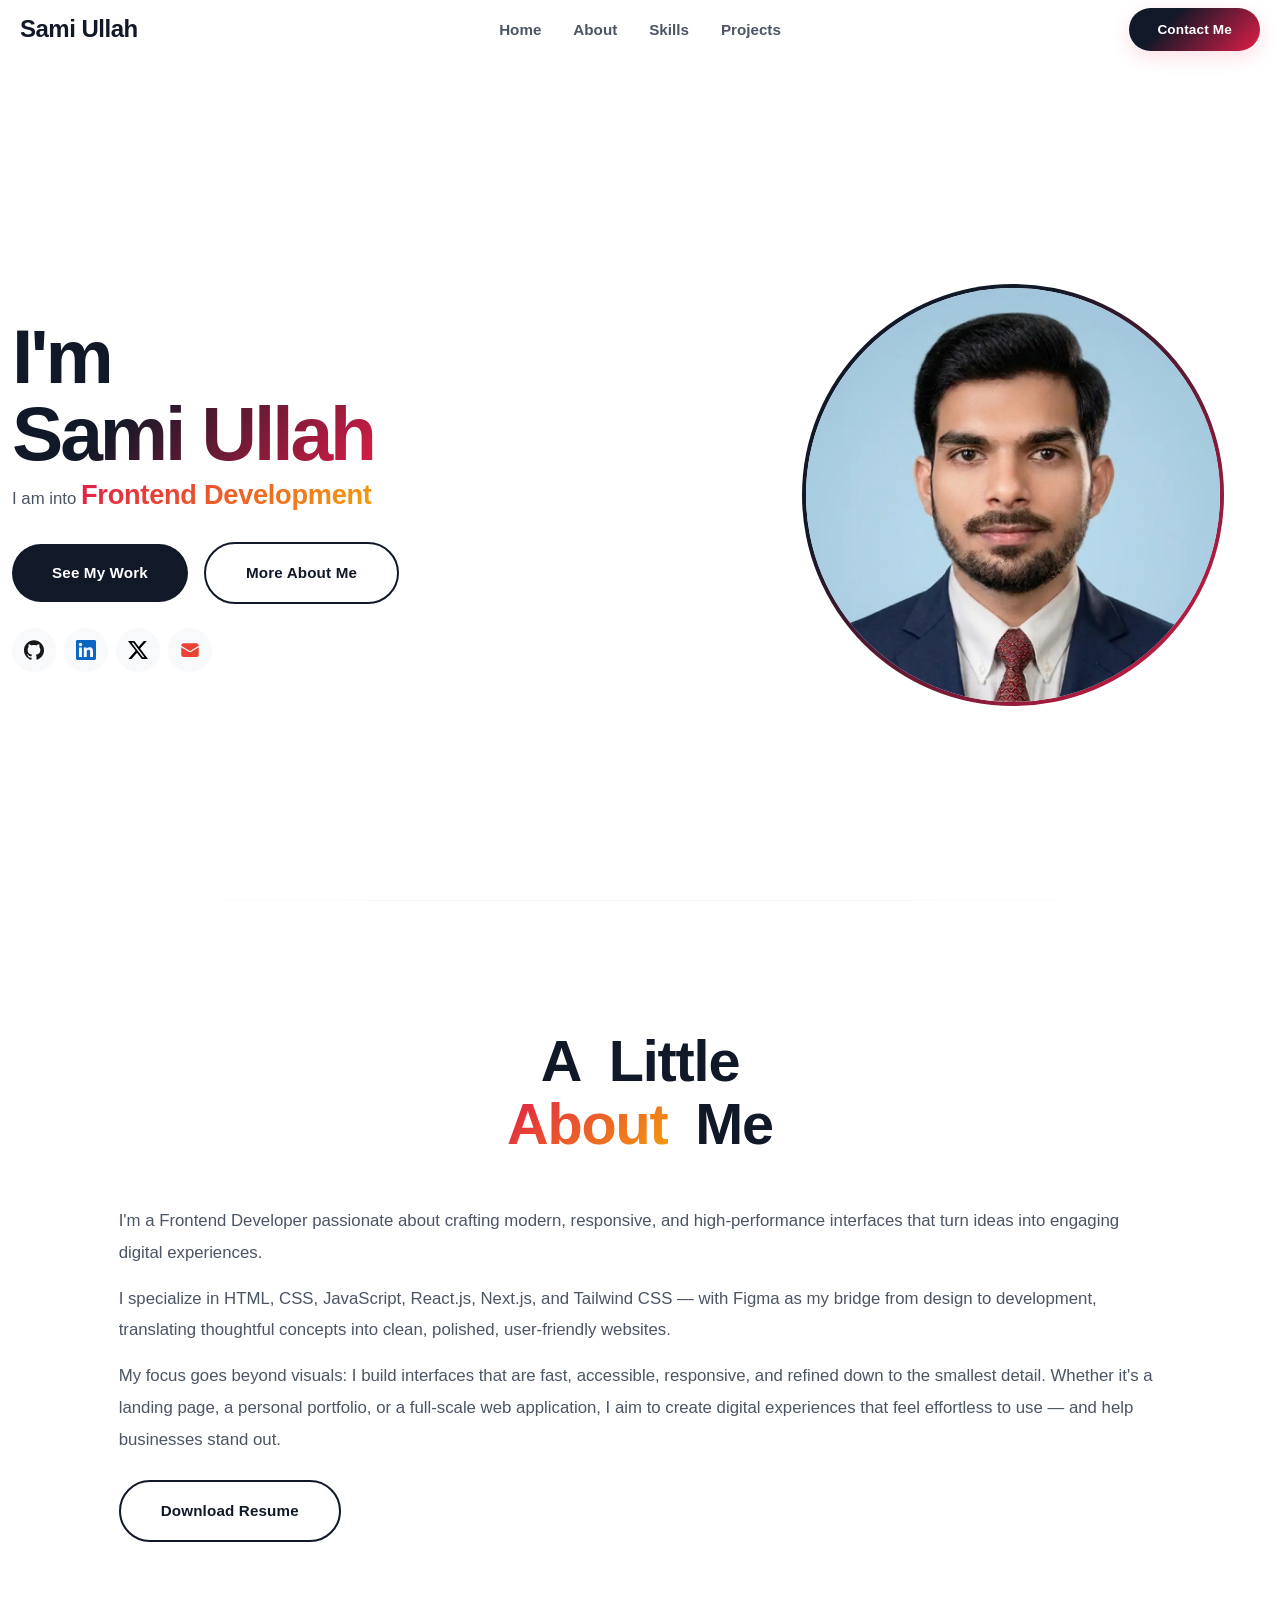
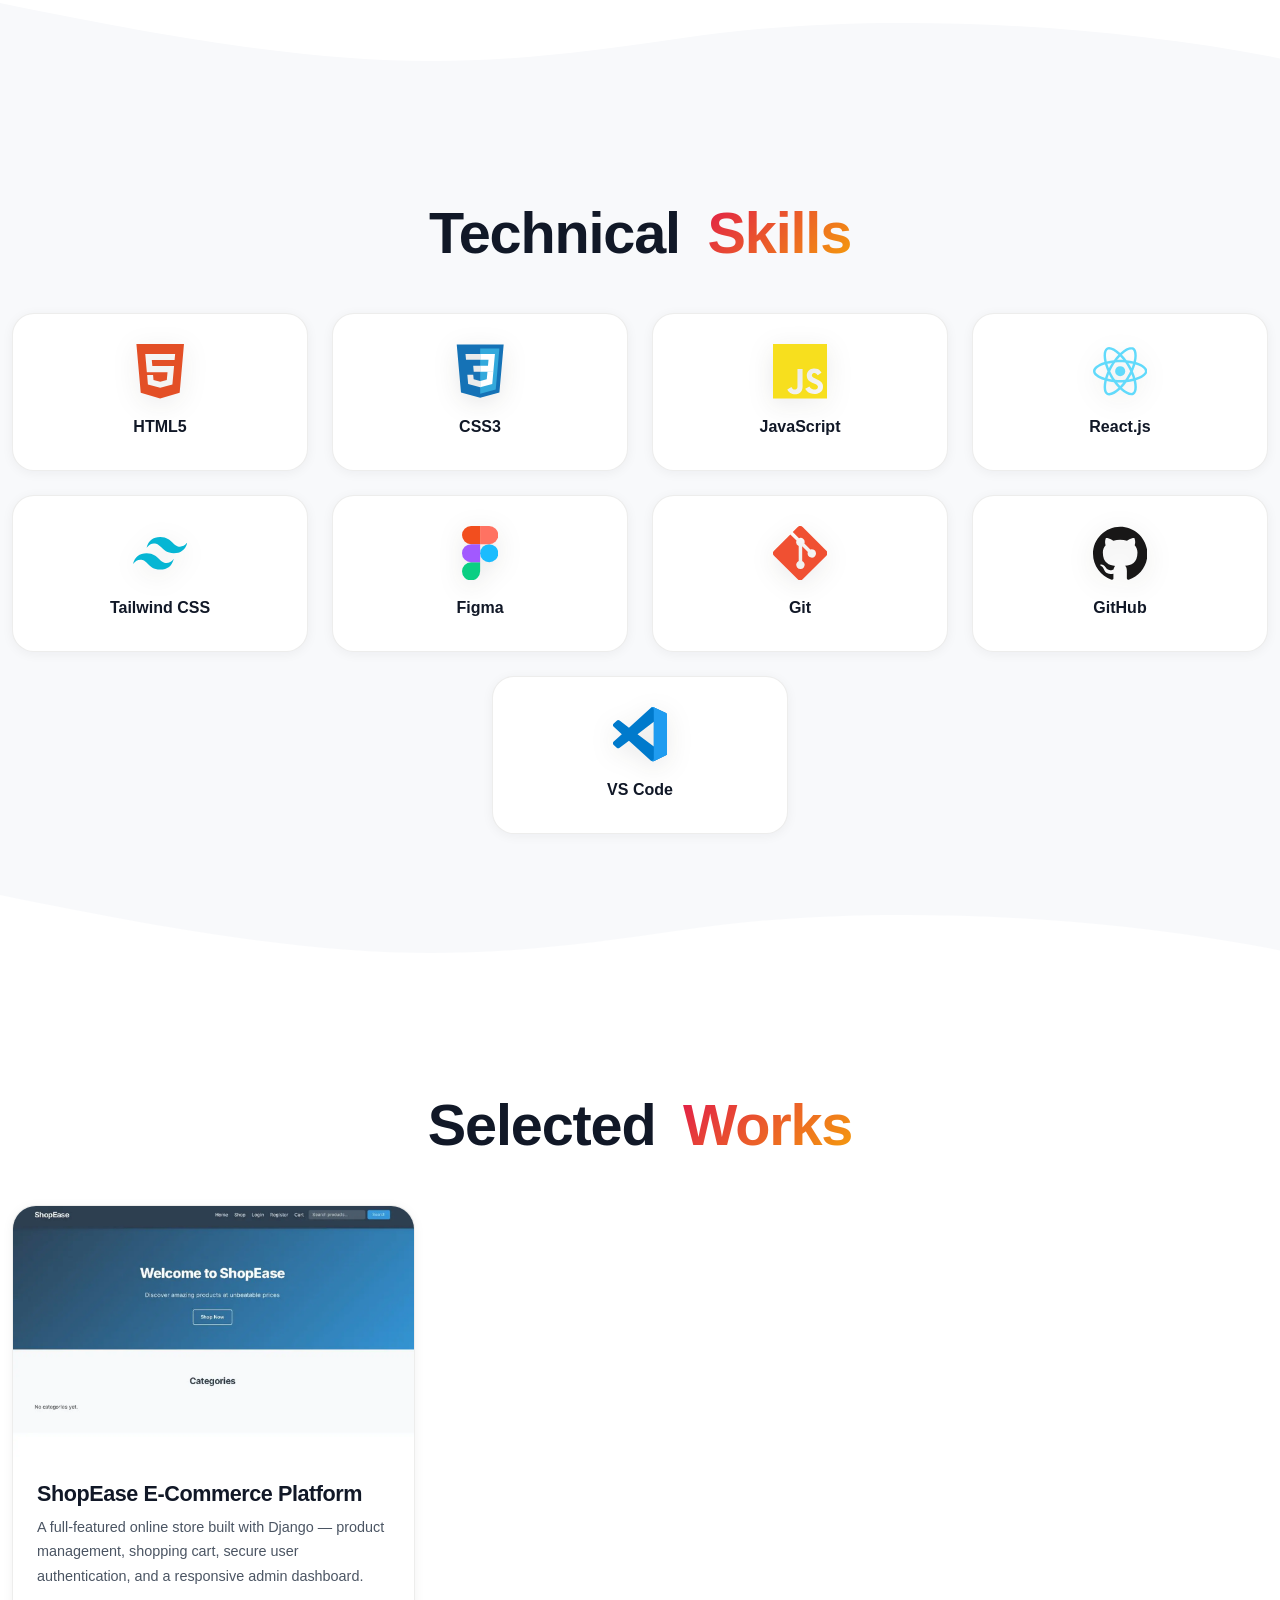
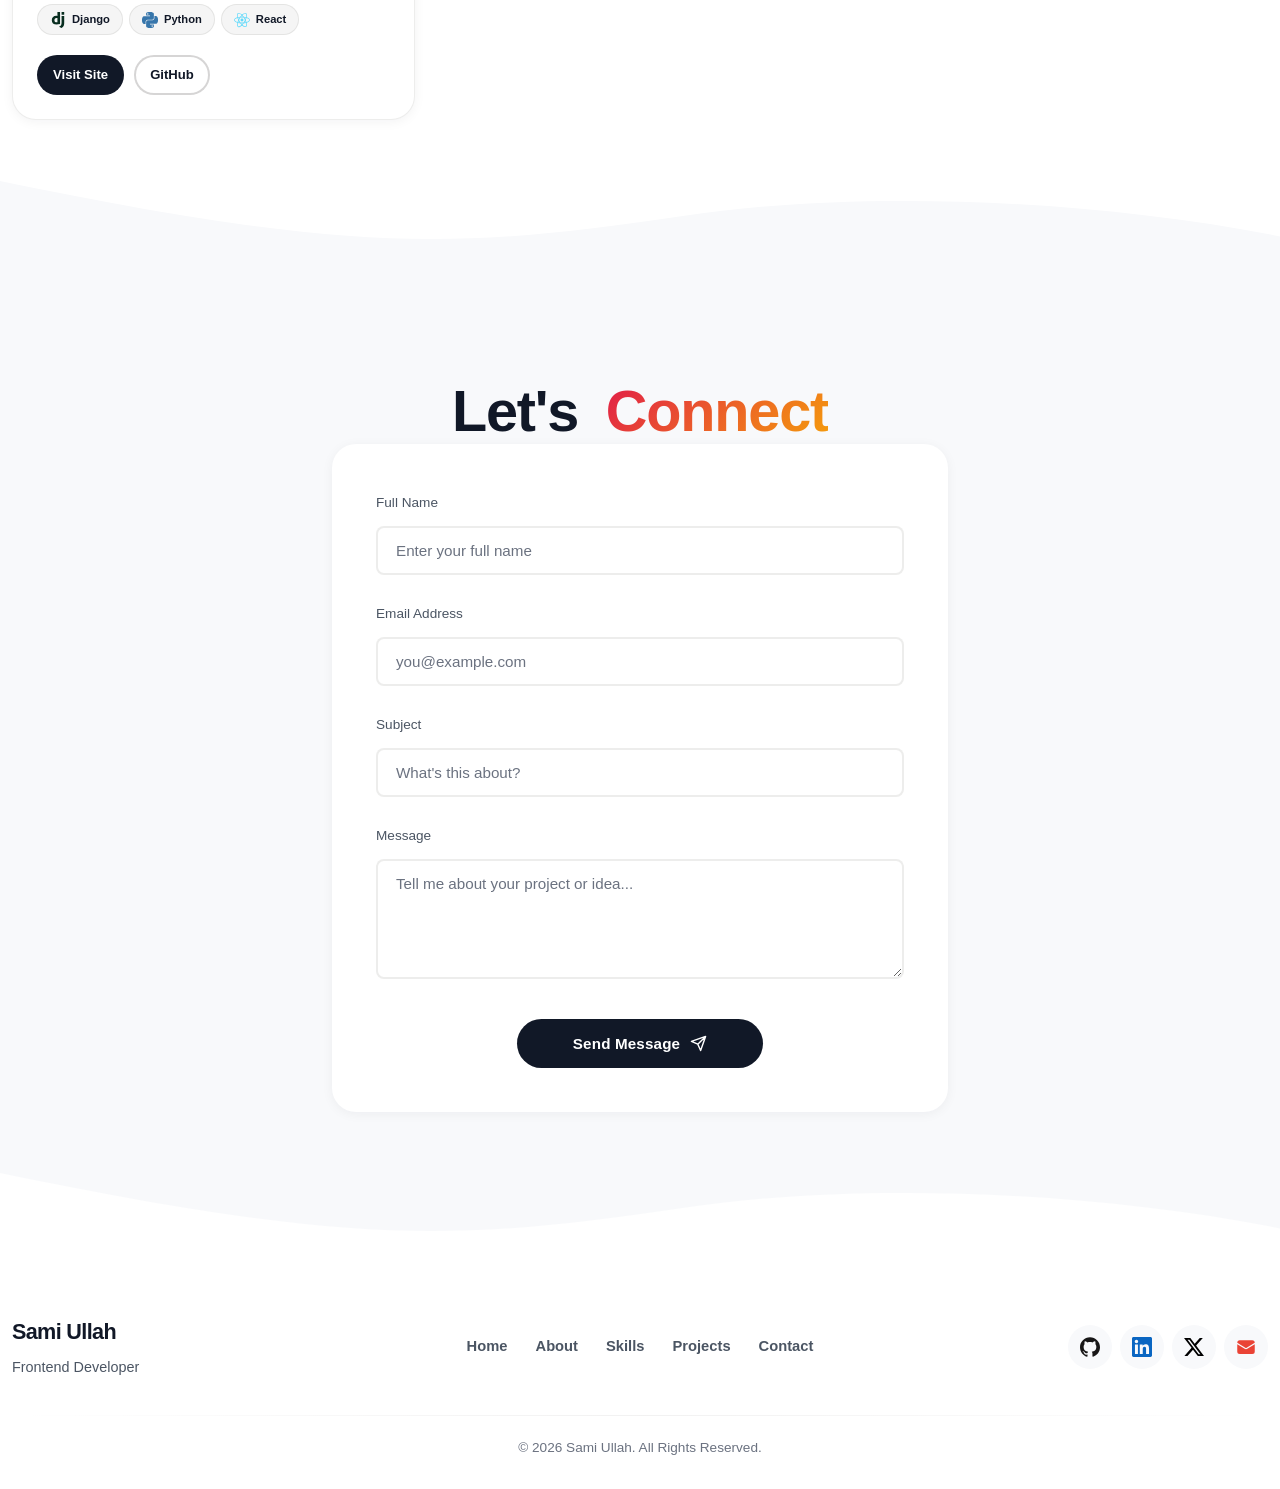
==== public/index.html @ 831d3c7d "Initial commit: personal portfolio site" ====
﻿<!DOCTYPE html>
<html lang="en">
<head>
    <meta charset="UTF-8">
    <meta name="viewport" content="width=device-width, initial-scale=1.0, viewport-fit=cover">
    <title>Sami Ullah | Frontend Developer Portfolio</title>
    <meta name="description" content="Sami Ullah is a frontend developer building modern, responsive, and high-performance websites with HTML, CSS, JavaScript, React.js, Next.js, and Tailwind CSS. Explore my portfolio, skills, and projects.">
    <meta name="author" content="Sami Ullah">
    <meta name="keywords" content="Sami Ullah, frontend developer, web developer, HTML, CSS, JavaScript, React, Next.js, Tailwind CSS, portfolio">
    <meta name="robots" content="index, follow, max-image-preview:large">
    <meta name="theme-color" content="#ffffff">
    <meta name="color-scheme" content="light">

    <link rel="icon" type="image/x-icon" href="favicon.ico">
    <link rel="canonical" href="https://samiullah.netlify.app/">
    <link rel="sitemap" type="application/xml" href="sitemap.xml">
    <link rel="stylesheet" href="assets/css/styles.css">

    <!-- Open Graph (used when the page is shared on Facebook / LinkedIn / WhatsApp) -->
    <meta property="og:type" content="website">
    <meta property="og:url" content="https://samiullah.netlify.app/">
    <meta property="og:title" content="Sami Ullah | Frontend Developer">
    <meta property="og:description" content="Frontend developer crafting modern, responsive, and high-performance websites with HTML, CSS, JavaScript, React.js, Next.js, and Tailwind CSS.">
    <meta property="og:site_name" content="Sami Ullah">
    <meta property="og:locale" content="en_US">
    <meta property="og:image" content="https://samiullah.netlify.app/assets/images/profile.webp">
    <meta property="og:image:secure_url" content="https://samiullah.netlify.app/assets/images/profile.webp">
    <meta property="og:image:type" content="image/webp">
    <meta property="og:image:width" content="900">
    <meta property="og:image:height" content="900">
    <meta property="og:image:alt" content="Sami Ullah - Frontend Developer">

    <!-- Twitter Card (used when the page is shared on X / Twitter) -->
    <meta name="twitter:card" content="summary_large_image">
    <meta name="twitter:site" content="@samiwebdev">
    <meta name="twitter:creator" content="@samiwebdev">
    <meta name="twitter:title" content="Sami Ullah | Frontend Developer">
    <meta name="twitter:description" content="Frontend developer crafting modern, responsive, and high-performance websites with HTML, CSS, JavaScript, React.js, Next.js, and Tailwind CSS.">
    <meta name="twitter:image" content="https://samiullah.netlify.app/assets/images/profile.webp">
    <meta name="twitter:image:alt" content="Sami Ullah - Frontend Developer">

    <script type="application/ld+json">
    {
        "@context": "https://schema.org",
        "@graph": [
            {
                "@type": "Person",
                "@id": "https://samiullah.netlify.app/#developer",
                "name": "Sami Ullah",
                "url": "https://samiullah.netlify.app/",
                "jobTitle": "Frontend Developer",
                "email": "mailto:samiwebdev12@gmail.com",
                "image": "https://samiullah.netlify.app/assets/images/profile.webp",
                "knowsAbout": ["HTML", "CSS", "JavaScript", "React.js", "Next.js", "Tailwind CSS", "Figma"],
                "sameAs": [
                    "https://github.com/samiwebdev12",
                    "https://www.linkedin.com/in/sami-ullah-3365a2432",
                    "https://x.com/samiwebdev"
                ]
            },
            {
                "@type": "WebSite",
                "@id": "https://samiullah.netlify.app/#website",
                "url": "https://samiullah.netlify.app/",
                "name": "Sami Ullah | Frontend Developer Portfolio",
                "inLanguage": "en",
                "author": { "@id": "https://samiullah.netlify.app/#developer" }
            }
        ]
    }
    </script>
</head>
<body>

    <!-- ====== NAV ====== -->
    <nav class="navbar navbar-expand-lg fixed-top" aria-label="Main navigation">
        <div class="container navbar-inner">
            <a class="navbar-brand fw-bold" href="#hero">Sami Ullah</a>
            <button class="navbar-toggler border-0" type="button" aria-label="Toggle navigation" aria-expanded="false">
                <svg class="hamburger-icon" width="28" height="28" viewBox="0 0 24 24" fill="none" stroke-width="2" stroke-linecap="round"><path d="M4 7h16M4 12h16M4 17h16"/></svg>
            </button>
            <div class="navbar-collapse" id="nav">
                <ul class="navbar-nav gap-3 navbar-links">
                    <li class="nav-item"><a class="nav-link" href="#hero">Home</a></li>
                    <li class="nav-item"><a class="nav-link" href="#about">About</a></li>
                    <li class="nav-item"><a class="nav-link" href="#skills">Skills</a></li>
                    <li class="nav-item"><a class="nav-link" href="#projects">Projects</a></li>
                    <li class="nav-item d-lg-none"><a class="nav-link" href="#contact">Contact</a></li>
                </ul>
            </div>
            <a href="#contact" class="btn-primary contact-btn navbar-cta d-none d-lg-inline-flex">Contact Me</a>
        </div>
    </nav>

    <!-- ====== HERO ====== -->
    <main id="main">
    <section id="hero" class="d-flex align-items-center position-relative hero-top-pad">
        <div class="container position-relative hero-content">
            <div class="row align-items-center g-5">
                <div class="col-lg-7 hero-text">
                    <h1 class="fw-bold">
                        <span class="hero-greeting">I'm</span><br>
                        <span class="text-gradient">Sami Ullah</span>
                    </h1>
                    <div class="mb-4 hero-tagline-wrap">
                        <span class="hero-intro">I am into </span>
                        <span class="text-gradient-accent hero-role">Frontend Development</span>
                    </div>
                    <div class="d-flex align-items-center gap-3 flex-wrap hero-socials">
                        <a href="#projects" class="btn-primary">See My Work</a>
                        <a href="#about" class="btn-outline">More About Me</a>
                    </div>
                    <div class="d-flex gap-2 mt-4 hero-socials">
                        <a href="https://github.com/samiwebdev12" target="_blank" class="social-link" aria-label="GitHub"><svg class="social-icon" viewBox="0 0 24 24"><path fill="#181717" d="M12 .297c-6.63 0-12 5.373-12 12 0 5.303 3.438 9.8 8.205 11.385.6.113.82-.258.82-.577 0-.285-.01-1.04-.015-2.04-3.338.724-4.042-1.61-4.042-1.61C4.422 18.07 3.633 17.7 3.633 17.7c-1.087-.744.084-.729.084-.729 1.205.084 1.838 1.236 1.838 1.236 1.07 1.835 2.809 1.305 3.495.998.108-.776.417-1.305.76-1.605-2.665-.3-5.466-1.332-5.466-5.93 0-1.31.465-2.38 1.235-3.22-.135-.303-.54-1.523.105-3.176 0 0 1.005-.322 3.3 1.23.96-.267 1.98-.399 3-.405 1.02.006 2.04.138 3 .405 2.28-1.552 3.285-1.23 3.285-1.23.645 1.653.24 2.873.12 3.176.765.84 1.23 1.91 1.23 3.22 0 4.61-2.805 5.625-5.475 5.92.42.36.81 1.096.81 2.22 0 1.606-.015 2.896-.015 3.286 0 .315.21.69.825.57C20.565 22.092 24 17.592 24 12.297c0-6.627-5.373-12-12-12"/></svg></a>
                        <a href="https://www.linkedin.com/in/sami-ullah-3365a2432" target="_blank" class="social-link" aria-label="LinkedIn"><svg class="social-icon" viewBox="0 0 24 24"><path fill="#0A66C2" d="M20.447 20.452h-3.554v-5.569c0-1.328-.027-3.037-1.852-3.037-1.853 0-2.136 1.445-2.136 2.939v5.667H9.351V9h3.414v1.561h.046c.477-.9 1.637-1.85 3.37-1.85 3.601 0 4.267 2.37 4.267 5.455v6.286zM5.337 7.433c-1.144 0-2.063-.926-2.063-2.065 0-1.138.92-2.063 2.063-2.063 1.14 0 2.064.925 2.064 2.063 0 1.139-.925 2.065-2.064 2.065zm1.782 13.019H3.555V9h3.564v11.452zM22.225 0H1.771C.792 0 0 .774 0 1.729v20.542C0 23.227.792 24 1.771 24h20.451C23.2 24 24 23.227 24 22.271V1.729C24 .774 23.2 0 22.222 0h.003z"/></svg></a>
                        <a href="https://x.com/samiwebdev" target="_blank" class="social-link" aria-label="X"><svg class="social-icon" viewBox="0 0 24 24"><path fill="#000000" d="M18.901 1.153h3.68l-8.04 9.19L24 22.846h-7.406l-5.8-7.584-6.638 7.584H.474l8.6-9.83L0 1.154h7.594l5.243 6.932ZM17.61 20.644h2.039L6.486 3.24H4.298Z"/></svg></a>
                        <a href="mailto:samiwebdev12@gmail.com" class="social-link" aria-label="Email"><svg class="social-icon" viewBox="0 0 24 24"><path fill="#EA4335" d="M22.5 6.908V6.75a3 3 0 0 0-3-3h-15a3 3 0 0 0-3 3v.158l9.714 5.978a1.5 1.5 0 0 0 1.572 0L22.5 6.908z"/><path fill="#EA4335" d="M1.5 8.67v8.58a3 3 0 0 0 3 3h15a3 3 0 0 0 3-3V8.67l-8.928 5.493a3 3 0 0 1-3.144 0L1.5 8.67z"/></svg></a>
                    </div>
                </div>
                <div class="col-lg-5 text-center">
                    <div class="hero-image-ring">
                        <div class="hero-image-wrap">
                            <figure>
                                <img src="assets/images/profile.webp" width="900" height="900" alt="Sami Ullah - Frontend Developer">
                                <figcaption class="sr-only">Sami Ullah, Frontend Developer</figcaption>
                            </figure>
                        </div>
                    </div>
                </div>
            </div>
        </div>
    </section>

    <!-- ====== ABOUT ====== -->
    <section id="about" class="section position-relative">
        <div class="section-divider"></div>
        <div class="container">
            <div class="row g-5">
                <div class="col-lg-10 offset-lg-1">
                    <div class="text-center mb-5">
                        <h2 class="section-title">
                            <span class="word"><span class="word-inner">A</span></span>
                            <span class="word"><span class="word-inner">Little</span></span>
                            <br>
                            <span class="word"><span class="word-inner text-gradient-accent">About</span></span>
                            <span class="word"><span class="word-inner">Me</span></span>
                        </h2>
                    </div>
                    <div>
                        <p class="about-text">I'm a Frontend Developer passionate about crafting modern, responsive, and high-performance interfaces that turn ideas into engaging digital experiences.</p>
                        <p class="about-text">I specialize in HTML, CSS, JavaScript, React.js, Next.js, and Tailwind CSS &mdash; with Figma as my bridge from design to development, translating thoughtful concepts into clean, polished, user-friendly websites.</p>
                        <p class="about-text">My focus goes beyond visuals: I build interfaces that are fast, accessible, responsive, and refined down to the smallest detail. Whether it's a landing page, a personal portfolio, or a full-scale web application, I aim to create digital experiences that feel effortless to use &mdash; and help businesses stand out.</p>
                        <div class="d-flex gap-3 mt-4 flex-wrap">
                            <a href="assets/resume/sami-ullah-resume.pdf" download="Sami-Ullah-Frontend-Developer-Resume.pdf" class="btn-outline">
                                Download Resume
                            </a>
                        </div>
                    </div>
                </div>
            </div>
        </div>
        <div class="section-wave section-wave--bottom" aria-hidden="true">
            <svg viewBox="0 0 1200 120" preserveAspectRatio="none" focusable="false">
                <path d="M0,0 C320,120 420,120 640,60 C800,15 1020,30 1200,95 L1200,120 L0,120 Z" fill="#f8f9fb"/>
            </svg>
        </div>
    </section>

    <!-- ====== SKILLS ====== -->
    <section id="skills" class="section position-relative section-bg">
        <div class="container">
            <div class="text-center mb-5">
                <h2 class="section-title">
                    <span class="word"><span class="word-inner">Technical</span></span>
                    <span class="word"><span class="word-inner text-gradient-accent">Skills</span></span>
                </h2>
            </div>
            <div class="row justify-content-center g-4">

                <div class="col-6 col-sm-4 col-lg-3">
                    <div class="skill-card"><svg class="skill-icon" viewBox="0 0 24 24" fill="#E34F26" role="img" aria-label="HTML5"><path d="M1.5 0h21l-1.91 21.563L11.977 24l-8.564-2.438L1.5 0zm7.031 9.75l-.232-2.718 10.059.003.23-2.622L5.412 4.41l.698 8.01h9.126l-.326 3.426-2.91.804-2.955-.81-.188-2.11H6.248l.33 4.171L12 19.351l5.379-1.443.744-8.157H8.531z"/></svg><span>HTML5</span></div>
                </div>
                <div class="col-6 col-sm-4 col-lg-3">
                    <div class="skill-card"><svg class="skill-icon" viewBox="0 0 128 128" role="img" aria-label="CSS3" xmlns="http://www.w3.org/2000/svg"><path fill="#1572B6" d="M18.814 114.123L8.76 1.352h110.48l-10.064 112.754-45.243 12.543-45.119-12.526z"/><path fill="#33A9DC" d="M64.001 117.062l36.559-10.136 8.601-96.354h-45.16v106.49z"/><path fill="#fff" d="M64.001 51.429h18.302l1.264-14.163H64.001V23.435h34.682l-.332 3.711-3.4 38.114h-30.95V51.429z"/><path fill="#EBEBEB" d="M64.083 87.349l-.061.018-15.403-4.159-.985-11.031H33.752l1.937 21.717 28.331 7.863.063-.018v-14.39z"/><path fill="#fff" d="M81.127 64.675l-1.666 18.522-15.426 4.164v14.39l28.354-7.858.208-2.337 2.406-26.881H81.127z"/><path fill="#EBEBEB" d="M64.048 23.435v13.831H30.64l-.277-3.108-.63-7.012-.331-3.711h34.646zm-.047 27.996v13.831H48.792l-.277-3.108-.631-7.012-.33-3.711h16.447z"/></svg><span>CSS3</span></div>
                </div>
                <div class="col-6 col-sm-4 col-lg-3">
                    <div class="skill-card"><svg class="skill-icon" viewBox="0 0 24 24" fill="#F7DF1E" role="img" aria-label="JavaScript"><path d="M0 0h24v24H0V0zm22.034 18.276c-.175-1.095-.888-2.015-3.003-2.873-.736-.345-1.554-.585-1.797-1.14-.091-.33-.105-.51-.046-.705.15-.646.915-.84 1.515-.66.39.12.75.42.976.9 1.034-.676 1.034-.676 1.755-1.125-.27-.42-.404-.601-.586-.78-.63-.705-1.469-1.065-2.834-1.034l-.705.089c-.676.165-1.32.525-1.71 1.005-1.14 1.291-.811 3.541.569 4.471 1.365 1.02 3.361 1.244 3.616 2.205.24 1.17-.87 1.545-1.966 1.41-.811-.18-1.26-.586-1.755-1.336l-1.83 1.051c.21.48.45.689.81 1.109 1.74 1.756 6.09 1.666 6.871-1.004.029-.09.24-.705.074-1.65l.046.067zm-8.983-7.245h-2.248c0 1.938-.009 3.864-.009 5.805 0 1.232.063 2.363-.138 2.711-.33.689-1.18.601-1.566.48-.396-.196-.597-.466-.83-.855-.063-.105-.11-.196-.127-.196l-1.825 1.125c.305.63.75 1.172 1.324 1.517.855.51 2.004.675 3.207.405.783-.226 1.458-.691 1.811-1.411.51-.93.402-2.07.397-3.346.012-2.054 0-4.109 0-6.179l.004-.056z"/></svg><span>JavaScript</span></div>
                </div>
                <div class="col-6 col-sm-4 col-lg-3">
                    <div class="skill-card"><svg class="skill-icon" viewBox="0 0 24 24" fill="#61DAFB" role="img" aria-label="React"><path d="M14.23 12.004a2.236 2.236 0 0 1-2.235 2.236 2.236 2.236 0 0 1-2.236-2.236 2.236 2.236 0 0 1 2.235-2.236 2.236 2.236 0 0 1 2.236 2.236zm2.648-10.69c-1.346 0-3.107.96-4.888 2.622-1.78-1.653-3.542-2.602-4.887-2.602-.41 0-.783.093-1.106.278-1.375.793-1.683 3.264-.973 6.365C1.98 8.917 0 10.42 0 12.004c0 1.59 1.99 3.097 5.043 4.03-.704 3.113-.39 5.588.988 6.38.32.187.69.275 1.102.275 1.345 0 3.107-.96 4.888-2.624 1.78 1.654 3.542 2.603 4.887 2.603.41 0 .783-.09 1.106-.275 1.374-.792 1.683-3.263.973-6.365C22.02 15.096 24 13.59 24 12.004c0-1.59-1.99-3.097-5.043-4.032.704-3.11.39-5.587-.988-6.38-.318-.184-.688-.277-1.092-.278zm-.005 1.09v.006c.225 0 .406.044.558.127.666.382.955 1.835.73 3.704-.054.46-.142.945-.25 1.44-.96-.236-2.006-.417-3.107-.534-.66-.905-1.345-1.727-2.035-2.447 1.592-1.48 3.087-2.292 4.105-2.295zm-9.77.02c1.012 0 2.514.808 4.11 2.28-.686.72-1.37 1.537-2.02 2.442-1.107.117-2.154.298-3.113.538-.112-.49-.195-.964-.254-1.42-.23-1.868.054-3.32.714-3.707.19-.09.4-.127.563-.132zm4.882 3.05c.455.468.91.992 1.36 1.564-.44-.02-.89-.034-1.345-.034-.46 0-.915.01-1.36.034.44-.572.895-1.096 1.345-1.565zM12 8.1c.74 0 1.477.034 2.202.093.406.582.802 1.203 1.183 1.86.372.64.71 1.29 1.018 1.946-.308.655-.646 1.31-1.013 1.95-.38.66-.773 1.288-1.18 1.87-.728.063-1.466.098-2.21.098-.74 0-1.477-.035-2.202-.093-.406-.582-.802-1.204-1.183-1.86-.372-.64-.71-1.29-1.018-1.946.303-.657.646-1.313 1.013-1.954.38-.66.773-1.286 1.18-1.868.728-.064 1.466-.098 2.21-.098zm-3.635.254c-.24.377-.48.763-.704 1.16-.225.39-.435.782-.635 1.174-.265-.656-.49-1.31-.676-1.947.64-.15 1.315-.283 2.015-.386zm7.26 0c.695.103 1.365.23 2.006.387-.18.632-.405 1.282-.66 1.933-.2-.39-.41-.783-.64-1.174-.225-.392-.465-.774-.705-1.146zm3.063.675c.484.15.944.317 1.375.498 1.732.74 2.852 1.708 2.852 2.476-.005.768-1.125 1.74-2.857 2.475-.42.18-.88.342-1.355.493-.28-.958-.646-1.956-1.1-2.98.45-1.017.81-2.01 1.085-2.964zm-13.395.004c.278.96.645 1.957 1.1 2.98-.45 1.017-.812 2.01-1.086 2.964-.484-.15-.944-.318-1.37-.5-1.732-.737-2.852-1.706-2.852-2.474 0-.768 1.12-1.742 2.852-2.476.42-.18.88-.342 1.356-.494zm11.678 4.28c.265.657.49 1.312.676 1.948-.64.157-1.316.29-2.016.39.24-.375.48-.762.705-1.158.225-.39.435-.788.636-1.18zm-9.945.02c.2.392.41.783.64 1.175.23.39.465.772.705 1.143-.695-.102-1.365-.23-2.006-.386.18-.63.406-1.282.66-1.933zM17.92 16.32c.112.493.2.968.254 1.423.23 1.868-.054 3.32-.714 3.708-.147.09-.338.128-.563.128-1.012 0-2.514-.807-4.11-2.28.686-.72 1.37-1.536 2.02-2.44 1.107-.118 2.154-.3 3.113-.54zm-11.83.01c.96.234 2.006.415 3.107.532.66.905 1.345 1.727 2.035 2.446-1.595 1.483-3.092 2.295-4.11 2.295-.22-.005-.406-.05-.553-.132-.666-.38-.955-1.834-.73-3.703.054-.46.142-.944.25-1.438zm4.56.64c.44.02.89.034 1.345.034.46 0 .915-.01 1.36-.034-.44.572-.895 1.095-1.345 1.565-.455-.47-.91-.993-1.36-1.565z"/></svg><span>React.js</span></div>
                </div>
                <div class="col-6 col-sm-4 col-lg-3">
                    <div class="skill-card"><svg class="skill-icon" viewBox="0 0 24 24" fill="#06B6D4" role="img" aria-label="Tailwind CSS"><path d="M12.001,4.8c-3.2,0-5.2,1.6-6,4.8c1.2-1.6,2.6-2.2,4.2-1.8c0.913,0.228,1.565,0.89,2.288,1.624 C13.666,10.618,15.027,12,18.001,12c3.2,0,5.2-1.6,6-4.8c-1.2,1.6-2.6,2.2-4.2,1.8c-0.913-0.228-1.565-0.89-2.288-1.624 C16.337,6.182,14.976,4.8,12.001,4.8z M6.001,12c-3.2,0-5.2,1.6-6,4.8c1.2-1.6,2.6-2.2,4.2-1.8c0.913,0.228,1.565,0.89,2.288,1.624 c1.177,1.194,2.538,2.576,5.512,2.576c3.2,0,5.2-1.6,6-4.8c-1.2,1.6-2.6,2.2-4.2,1.8c-0.913-0.228-1.565-0.89-2.288-1.624 C10.337,13.382,8.976,12,6.001,12z"/></svg><span>Tailwind CSS</span></div>
                </div>
                <div class="col-6 col-sm-4 col-lg-3">
                    <div class="skill-card"><svg class="skill-icon" viewBox="0 0 38 57" xmlns="http://www.w3.org/2000/svg" aria-hidden="true"><path fill="#1ABCFE" d="M19 28.5a9.5 9.5 0 1 1 19 0 9.5 9.5 0 0 1-19 0z"/><path fill="#0ACF83" d="M0 47.5A9.5 9.5 0 0 1 9.5 38H19v9.5a9.5 9.5 0 1 1-19 0z"/><path fill="#FF7262" d="M19 0v19h9.5a9.5 9.5 0 1 0 0-19H19z"/><path fill="#F24E1E" d="M0 9.5A9.5 9.5 0 0 0 9.5 19H19V0H9.5A9.5 9.5 0 0 0 0 9.5z"/><path fill="#A259FF" d="M0 28.5A9.5 9.5 0 0 0 9.5 38H19V19H9.5A9.5 9.5 0 0 0 0 28.5z"/></svg><span>Figma</span></div>
                </div>
                <div class="col-6 col-sm-4 col-lg-3">
                    <div class="skill-card"><svg class="skill-icon" viewBox="0 0 24 24" fill="#F05032" role="img" aria-label="Git"><path d="M13.09 23.549a1.54 1.54 0 0 1-2.18 0L.451 13.089a1.54 1.54 0 0 1 0-2.179l7.191-7.19 2.733 2.733a1.85 1.85 0 0 0 .964 2.326v6.66a1.849 1.849 0 1 0 1.54 0V8.957l2.508 2.508a1.85 1.85 0 1 0 1.09-1.09l-2.634-2.634a1.85 1.85 0 0 0-2.378-2.377L8.73 2.63 10.91.451a1.54 1.54 0 0 1 2.179 0l10.459 10.46a1.54 1.54 0 0 1 0 2.179z"/></svg><span>Git</span></div>
                </div>
                <div class="col-6 col-sm-4 col-lg-3">
                    <div class="skill-card"><svg class="skill-icon" viewBox="0 0 24 24" fill="#181717" role="img" aria-label="GitHub"><path d="M12 .297c-6.63 0-12 5.373-12 12 0 5.303 3.438 9.8 8.205 11.385.6.113.82-.258.82-.577 0-.285-.01-1.04-.015-2.04-3.338.724-4.042-1.61-4.042-1.61C4.422 18.07 3.633 17.7 3.633 17.7c-1.087-.744.084-.729.084-.729 1.205.084 1.838 1.236 1.838 1.236 1.07 1.835 2.809 1.305 3.495.998.108-.776.417-1.305.76-1.605-2.665-.3-5.466-1.332-5.466-5.93 0-1.31.465-2.38 1.235-3.22-.135-.303-.54-1.523.105-3.176 0 0 1.005-.322 3.3 1.23.96-.267 1.98-.399 3-.405 1.02.006 2.04.138 3 .405 2.28-1.552 3.285-1.23 3.285-1.23.645 1.653.24 2.873.12 3.176.765.84 1.23 1.91 1.23 3.22 0 4.61-2.805 5.625-5.475 5.92.42.36.81 1.096.81 2.22 0 1.606-.015 2.896-.015 3.286 0 .315.21.69.825.57C20.565 22.092 24 17.592 24 12.297c0-6.627-5.373-12-12-12"/></svg><span>GitHub</span></div>
                </div>
                <div class="col-6 col-sm-4 col-lg-3">
                    <div class="skill-card"><svg class="skill-icon" viewBox="0 0 128 128" role="img" aria-label="Visual Studio Code" xmlns="http://www.w3.org/2000/svg"><path fill="#007ACC" fill-rule="evenodd" d="M90.767 127.126a7.968 7.968 0 0 0 6.35-.244l26.353-12.681a8 8 0 0 0 4.53-7.209V21.009a8 8 0 0 0-4.53-7.21L97.117 1.12a7.97 7.97 0 0 0-9.093 1.548l-50.45 46.026L15.6 32.013a5.328 5.328 0 0 0-6.807.302l-7.048 6.411a5.335 5.335 0 0 0-.006 7.888L20.796 64 1.74 81.387a5.336 5.336 0 0 0 .006 7.887l7.048 6.411a5.327 5.327 0 0 0 6.807.303l21.974-16.68 50.45 46.025a7.96 7.96 0 0 0 2.743 1.793Zm5.252-92.183L57.74 64l38.28 29.058V34.943Z" clip-rule="evenodd"/><path fill="#1F9CF0" d="M97.098 126.882A7.977 7.977 0 0 1 88 125.333c2.952 2.952 8 .861 8-3.314V5.98c0-4.175-5.048-6.266-8-3.313a7.977 7.977 0 0 1 9.098-1.549L123.467 13.8A8 8 0 0 1 128 21.01v85.982a8 8 0 0 1-4.533 7.21l-26.369 12.681Z"/></svg><span>VS Code</span></div>
                </div>

            </div>
        </div>
        <div class="section-wave section-wave--bottom" aria-hidden="true">
            <svg viewBox="0 0 1200 120" preserveAspectRatio="none" focusable="false">
                <path d="M0,0 C320,120 420,120 640,60 C800,15 1020,30 1200,95 L1200,120 L0,120 Z" fill="#ffffff"/>
            </svg>
        </div>
    </section>

    <!-- ====== PROJECTS ====== -->
    <section id="projects" class="section position-relative">
        <div class="container">
            <div class="text-center mb-5">
                <h2 class="section-title">
                    <span class="word"><span class="word-inner">Selected</span></span>
                    <span class="word"><span class="word-inner text-gradient-accent">Works</span></span>
                </h2>
            </div>
            <div class="row g-4">

                <!-- Project card -->
                <div class="col-md-6 col-lg-4">
                    <article class="project-card">
                        <div class="project-image">
                            <img src="assets/images/project-ecommerce.webp" width="1280" height="800" alt="ShopEase E-Commerce Platform" loading="lazy">
                        </div>
                        <div class="project-body">
                            <h3 class="project-title">ShopEase E-Commerce Platform</h3>
                            <p class="project-description">A full-featured online store built with Django &mdash; product management, shopping cart, secure user authentication, and a responsive admin dashboard.</p>
                            <div class="project-tags">
                                <span><svg viewBox="0 0 24 24" fill="#092E20" role="img" aria-label="Django"><path d="M11.146 0h3.924v18.166c-2.013.382-3.491.535-5.096.535-4.791 0-7.288-2.166-7.288-6.32 0-4.002 2.65-6.6 6.753-6.6.637 0 1.121.05 1.707.203zm0 9.143a3.894 3.894 0 0 0-1.325-.204c-1.988 0-3.134 1.223-3.134 3.365 0 2.09 1.096 3.236 3.109 3.236.433 0 .79-.025 1.35-.102V9.142zM21.314 6.06v9.098c0 3.134-.229 4.638-.917 5.937-.637 1.249-1.478 2.039-3.211 2.905l-3.644-1.733c1.733-.815 2.574-1.53 3.109-2.625.561-1.121.739-2.421.739-5.835V6.059h3.924zM17.39.021h3.924v4.026H17.39z"/></svg> Django</span>
                                <span><svg viewBox="0 0 24 24" fill="#3776AB" role="img" aria-label="Python"><path d="M14.25.18l.9.2.73.26.59.3.45.32.34.34.25.34.16.33.1.3.04.26.02.2-.01.13V8.5l-.05.63-.13.55-.21.46-.26.38-.3.31-.33.25-.35.19-.35.14-.33.1-.3.07-.26.04-.21.02H8.77l-.69.05-.59.14-.5.22-.41.27-.33.32-.27.35-.2.36-.15.37-.1.35-.07.32-.04.27-.02.21v3.06H3.17l-.21-.03-.28-.07-.32-.12-.35-.18-.36-.26-.36-.36-.35-.46-.32-.59-.28-.73-.21-.88-.14-1.05-.05-1.23.06-1.22.16-1.04.24-.87.32-.71.36-.57.4-.44.42-.33.42-.24.4-.16.36-.1.32-.05.24-.01h.16l.06.01h8.16v-.83H6.18l-.01-2.75-.02-.37.05-.34.11-.31.17-.28.25-.26.31-.23.38-.2.44-.18.51-.15.58-.12.64-.1.71-.06.77-.04.84-.02 1.27.05zm-6.3 1.98l-.23.33-.08.41.08.41.23.34.33.22.41.09.41-.09.33-.22.23-.34.08-.41-.08-.41-.23-.33-.33-.22-.41-.09-.41.09zm13.09 3.95l.28.06.32.12.35.18.36.27.36.35.35.47.32.59.28.73.21.88.14 1.04.05 1.23-.06 1.23-.16 1.04-.24.86-.32.71-.36.57-.4.45-.42.33-.42.24-.4.16-.36.09-.32.05-.24.02-.16-.01h-8.22v.82h5.84l.01 2.76.02.36-.05.34-.11.31-.17.29-.25.25-.31.24-.38.2-.44.17-.51.15-.58.13-.64.09-.71.07-.77.04-.84.01-1.27-.04-1.07-.14-.9-.2-.73-.25-.59-.3-.45-.33-.34-.34-.25-.34-.16-.33-.1-.3-.04-.25-.02-.2.01-.13v-5.34l.05-.64.13-.54.21-.46.26-.38.3-.32.33-.24.35-.2.35-.14.33-.1.3-.06.26-.04.21-.02.13-.01h5.84l.69-.05.59-.14.5-.21.41-.28.33-.32.27-.35.2-.36.15-.36.1-.35.07-.32.04-.28.02-.21V6.07h2.09l.14.01zm-6.47 14.25l-.23.33-.08.41.08.41.23.33.33.23.41.08.41-.08.33-.23.23-.33.08-.41-.08-.41-.23-.33-.33-.23-.41-.08-.41.08z"/></svg> Python</span>
                                <span><svg viewBox="0 0 24 24" fill="#61DAFB" role="img" aria-label="React"><path d="M14.23 12.004a2.236 2.236 0 0 1-2.235 2.236 2.236 2.236 0 0 1-2.236-2.236 2.236 2.236 0 0 1 2.235-2.236 2.236 2.236 0 0 1 2.236 2.236zm2.648-10.69c-1.346 0-3.107.96-4.888 2.622-1.78-1.653-3.542-2.602-4.887-2.602-.41 0-.783.093-1.106.278-1.375.793-1.683 3.264-.973 6.365C1.98 8.917 0 10.42 0 12.004c0 1.59 1.99 3.097 5.043 4.03-.704 3.113-.39 5.588.988 6.38.32.187.69.275 1.102.275 1.345 0 3.107-.96 4.888-2.624 1.78 1.654 3.542 2.603 4.887 2.603.41 0 .783-.09 1.106-.275 1.374-.792 1.683-3.263.973-6.365C22.02 15.096 24 13.59 24 12.004c0-1.59-1.99-3.097-5.043-4.032.704-3.11.39-5.587-.988-6.38-.318-.184-.688-.277-1.092-.278zm-.005 1.09v.006c.225 0 .406.044.558.127.666.382.955 1.835.73 3.704-.054.46-.142.945-.25 1.44-.96-.236-2.006-.417-3.107-.534-.66-.905-1.345-1.727-2.035-2.447 1.592-1.48 3.087-2.292 4.105-2.295zm-9.77.02c1.012 0 2.514.808 4.11 2.28-.686.72-1.37 1.537-2.02 2.442-1.107.117-2.154.298-3.113.538-.112-.49-.195-.964-.254-1.42-.23-1.868.054-3.32.714-3.707.19-.09.4-.127.563-.132zm4.882 3.05c.455.468.91.992 1.36 1.564-.44-.02-.89-.034-1.345-.034-.46 0-.915.01-1.36.034.44-.572.895-1.096 1.345-1.565zM12 8.1c.74 0 1.477.034 2.202.093.406.582.802 1.203 1.183 1.86.372.64.71 1.29 1.018 1.946-.308.655-.646 1.31-1.013 1.95-.38.66-.773 1.288-1.18 1.87-.728.063-1.466.098-2.21.098-.74 0-1.477-.035-2.202-.093-.406-.582-.802-1.204-1.183-1.86-.372-.64-.71-1.29-1.018-1.946.303-.657.646-1.313 1.013-1.954.38-.66.773-1.286 1.18-1.868.728-.064 1.466-.098 2.21-.098zm-3.635.254c-.24.377-.48.763-.704 1.16-.225.39-.435.782-.635 1.174-.265-.656-.49-1.31-.676-1.947.64-.15 1.315-.283 2.015-.386zm7.26 0c.695.103 1.365.23 2.006.387-.18.632-.405 1.282-.66 1.933-.2-.39-.41-.783-.64-1.174-.225-.392-.465-.774-.705-1.146zm3.063.675c.484.15.944.317 1.375.498 1.732.74 2.852 1.708 2.852 2.476-.005.768-1.125 1.74-2.857 2.475-.42.18-.88.342-1.355.493-.28-.958-.646-1.956-1.1-2.98.45-1.017.81-2.01 1.085-2.964zm-13.395.004c.278.96.645 1.957 1.1 2.98-.45 1.017-.812 2.01-1.086 2.964-.484-.15-.944-.318-1.37-.5-1.732-.737-2.852-1.706-2.852-2.474 0-.768 1.12-1.742 2.852-2.476.42-.18.88-.342 1.356-.494zm11.678 4.28c.265.657.49 1.312.676 1.948-.64.157-1.316.29-2.016.39.24-.375.48-.762.705-1.158.225-.39.435-.788.636-1.18zm-9.945.02c.2.392.41.783.64 1.175.23.39.465.772.705 1.143-.695-.102-1.365-.23-2.006-.386.18-.63.406-1.282.66-1.933zM17.92 16.32c.112.493.2.968.254 1.423.23 1.868-.054 3.32-.714 3.708-.147.09-.338.128-.563.128-1.012 0-2.514-.807-4.11-2.28.686-.72 1.37-1.536 2.02-2.44 1.107-.118 2.154-.3 3.113-.54zm-11.83.01c.96.234 2.006.415 3.107.532.66.905 1.345 1.727 2.035 2.446-1.595 1.483-3.092 2.295-4.11 2.295-.22-.005-.406-.05-.553-.132-.666-.38-.955-1.834-.73-3.703.054-.46.142-.944.25-1.438zm4.56.64c.44.02.89.034 1.345.034.46 0 .915-.01 1.36-.034-.44.572-.895 1.095-1.345 1.565-.455-.47-.91-.993-1.36-1.565z"/></svg> React</span>
                            </div>
                            <div class="project-links">
                                <a href="https://e-commerce-web-app-shop-ease.vercel.app/" target="_blank" class="project-button project-button-solid">Visit Site</a>
                                <a href="https://github.com/samiwebdev12" target="_blank" class="project-button project-button-outline">GitHub</a>
                            </div>
                        </div>
                    </article>
                </div>

        </div>
        </div>
        <div class="section-wave section-wave--bottom" aria-hidden="true">
            <svg viewBox="0 0 1200 120" preserveAspectRatio="none" focusable="false">
                <path d="M0,0 C320,120 420,120 640,60 C800,15 1020,30 1200,95 L1200,120 L0,120 Z" fill="#f8f9fb"/>
            </svg>
        </div>
    </section>

    <!-- ====== CONTACT ====== -->
    <section id="contact" class="section position-relative section-bg">
        <div class="container">
            <div class="row justify-content-center">
                <div class="col-lg-6 text-center">
                    <h2 class="section-title">
                        <span class="word"><span class="word-inner">Let's</span></span>
                        <span class="word"><span class="word-inner text-gradient-accent">Connect</span></span>
                    </h2>
                </div>
            </div>
            <div class="row justify-content-center">
                <div class="col-lg-6">
                    <form name="contact" method="POST" data-netlify="true" action="/success.html" class="contact-form">
                        <input type="hidden" name="form-name" value="contact">
                        <div class="row g-4">
                            <div class="col-12">
                                <label class="form-label fw-medium">Full Name</label>
                                <input type="text" name="name" class="form-control form-input" placeholder="Enter your full name" required>
                            </div>
                            <div class="col-12">
                                <label class="form-label fw-medium">Email Address</label>
                                <input type="email" name="email" class="form-control form-input" placeholder="you@example.com" required>
                            </div>
                            <div class="col-12">
                                <label class="form-label fw-medium">Subject</label>
                                <input type="text" name="subject" class="form-control form-input" placeholder="What's this about?" required>
                            </div>
                            <div class="col-12">
                                <label class="form-label fw-medium">Message</label>
                                <textarea name="message" class="form-control form-input" placeholder="Tell me about your project or idea..." required></textarea>
                            </div>
                            <div class="col-12 text-center mt-3">
                                <button type="submit" class="btn-primary submit-btn">
                                    Send Message <svg class="icon" width="17" height="17" viewBox="0 0 24 24" fill="none" stroke="currentColor" stroke-width="2" stroke-linecap="round" stroke-linejoin="round"><path d="M22 2 11 13M22 2l-7 20-4-9-9-4 20-7z"/></svg>
                                </button>
                            </div>
                        </div>
                    </form>
                </div>
            </div>
        </div>
        <div class="section-wave section-wave--bottom" aria-hidden="true">
            <svg viewBox="0 0 1200 120" preserveAspectRatio="none" focusable="false">
                <path d="M0,0 C320,120 420,120 640,60 C800,15 1020,30 1200,95 L1200,120 L0,120 Z" fill="#ffffff"/>
            </svg>
        </div>
    </section>
    </main>

    <!-- ====== FOOTER ====== -->
    <footer class="site-footer">
        <div class="container">
            <div class="row align-items-center">
                <div class="col-lg-4 col-md-12 text-lg-start text-center mb-4 mb-lg-0">
                    <p class="footer-brand">Sami Ullah</p>
                    <p class="footer-tagline">Frontend Developer</p>
                </div>
                <div class="col-lg-4 col-md-12 mb-4 mb-lg-0">
                    <nav class="footer-nav" aria-label="Footer navigation">
                        <a href="#hero">Home</a>
                        <a href="#about">About</a>
                        <a href="#skills">Skills</a>
                        <a href="#projects">Projects</a>
                        <a href="#contact">Contact</a>
                    </nav>
                </div>
                <div class="col-lg-4 col-md-12">
                    <div class="d-flex gap-2 justify-content-lg-end justify-content-md-center justify-content-center">
                        <a href="https://github.com/samiwebdev12" target="_blank" class="social-link" aria-label="GitHub"><svg class="social-icon" viewBox="0 0 24 24"><path fill="#181717" d="M12 .297c-6.63 0-12 5.373-12 12 0 5.303 3.438 9.8 8.205 11.385.6.113.82-.258.82-.577 0-.285-.01-1.04-.015-2.04-3.338.724-4.042-1.61-4.042-1.61C4.422 18.07 3.633 17.7 3.633 17.7c-1.087-.744.084-.729.084-.729 1.205.084 1.838 1.236 1.838 1.236 1.07 1.835 2.809 1.305 3.495.998.108-.776.417-1.305.76-1.605-2.665-.3-5.466-1.332-5.466-5.93 0-1.31.465-2.38 1.235-3.22-.135-.303-.54-1.523.105-3.176 0 0 1.005-.322 3.3 1.23.96-.267 1.98-.399 3-.405 1.02.006 2.04.138 3 .405 2.28-1.552 3.285-1.23 3.285-1.23.645 1.653.24 2.873.12 3.176.765.84 1.23 1.91 1.23 3.22 0 4.61-2.805 5.625-5.475 5.92.42.36.81 1.096.81 2.22 0 1.606-.015 2.896-.015 3.286 0 .315.21.69.825.57C20.565 22.092 24 17.592 24 12.297c0-6.627-5.373-12-12-12"/></svg></a>
                        <a href="https://www.linkedin.com/in/sami-ullah-3365a2432" target="_blank" class="social-link" aria-label="LinkedIn"><svg class="social-icon" viewBox="0 0 24 24"><path fill="#0A66C2" d="M20.447 20.452h-3.554v-5.569c0-1.328-.027-3.037-1.852-3.037-1.853 0-2.136 1.445-2.136 2.939v5.667H9.351V9h3.414v1.561h.046c.477-.9 1.637-1.85 3.37-1.85 3.601 0 4.267 2.37 4.267 5.455v6.286zM5.337 7.433c-1.144 0-2.063-.926-2.063-2.065 0-1.138.92-2.063 2.063-2.063 1.14 0 2.064.925 2.064 2.063 0 1.139-.925 2.065-2.064 2.065zm1.782 13.019H3.555V9h3.564v11.452zM22.225 0H1.771C.792 0 0 .774 0 1.729v20.542C0 23.227.792 24 1.771 24h20.451C23.2 24 24 23.227 24 22.271V1.729C24 .774 23.2 0 22.222 0h.003z"/></svg></a>
                        <a href="https://x.com/samiwebdev" target="_blank" class="social-link" aria-label="X"><svg class="social-icon" viewBox="0 0 24 24"><path fill="#000000" d="M18.901 1.153h3.68l-8.04 9.19L24 22.846h-7.406l-5.8-7.584-6.638 7.584H.474l8.6-9.83L0 1.154h7.594l5.243 6.932ZM17.61 20.644h2.039L6.486 3.24H4.298Z"/></svg></a>
                        <a href="mailto:samiwebdev12@gmail.com" class="social-link" aria-label="Email"><svg class="social-icon" viewBox="0 0 24 24"><path fill="#EA4335" d="M22.5 6.908V6.75a3 3 0 0 0-3-3h-15a3 3 0 0 0-3 3v.158l9.714 5.978a1.5 1.5 0 0 0 1.572 0L22.5 6.908z"/><path fill="#EA4335" d="M1.5 8.67v8.58a3 3 0 0 0 3 3h15a3 3 0 0 0 3-3V8.67l-8.928 5.493a3 3 0 0 1-3.144 0L1.5 8.67z"/></svg></a>
                    </div>
                </div>
            </div>
            <div class="footer-divider"></div>
            <p class="copyright">&copy; 2026 Sami Ullah. All Rights Reserved.</p>
        </div>
    </footer>

    <script src="assets/js/main.js" defer></script>
</body>
</html>
---- public/assets/css/styles.css ----
﻿/* ===================== Reset & base ===================== */

* {
    margin: 0;
    padding: 0;
    box-sizing: border-box;
}

html {
    font-size: 100%;
    scroll-behavior: smooth;
    scroll-padding-top: 90px;
    -webkit-text-size-adjust: 100%;
    text-size-adjust: 100%;
}

body {
    font-family: -apple-system, BlinkMacSystemFont, 'Segoe UI', Roboto, 'Helvetica Neue', Arial, sans-serif;
    background: #ffffff;
    color: #111827;
    line-height: 1.7;
    overflow-x: hidden;
    -webkit-tap-highlight-color: transparent;
}

h1, h2, h3, h4 {
    font-family: -apple-system, BlinkMacSystemFont, 'Segoe UI', Roboto, 'Helvetica Neue', Arial, sans-serif;
    font-weight: 700;
    line-height: 1.2;
    letter-spacing: -0.02em;
}

img {
    max-width: 100%;
    display: block;
}

a {
    text-decoration: none;
    color: inherit;
}

ul {
    list-style: none;
}

.sr-only {
    position: absolute;
    width: 1px;
    height: 1px;
    padding: 0;
    margin: -1px;
    overflow: hidden;
    clip: rect(0 0 0 0);
    white-space: nowrap;
    border: 0;
}

/* ===================== Layout & utilities ===================== */

.container {
    width: 100%;
    max-width: 1280px;
    margin: 0 auto;
    padding: 0 12px;
}

.row {
    display: flex;
    flex-wrap: wrap;
    margin: 0 -12px;
}

.row > [class*="col"] {
    padding: 0 12px;
}

.row.g-4 {
    row-gap: 1.5rem;
}

.row.g-5 {
    row-gap: 3rem;
}

.col-6 {
    flex: 0 0 50%;
    max-width: 50%;
}

.col-12 {
    flex: 0 0 100%;
    max-width: 100%;
}

.d-flex {
    display: flex;
}

.d-none {
    display: none;
}

.align-items-center {
    align-items: center;
}

.justify-content-center {
    justify-content: center;
}

.flex-wrap {
    flex-wrap: wrap;
}

.text-center {
    text-align: center;
}

.position-relative {
    position: relative;
}

.border-0 {
    border: 0;
}

.mt-2 {
    margin-top: 0.5rem;
}

.mt-3 {
    margin-top: 1rem;
}

.mt-4 {
    margin-top: 1.5rem;
}

.mb-4 {
    margin-bottom: 1.5rem;
}

.mb-5 {
    margin-bottom: 3rem;
}

.gap-2 {
    gap: 0.5rem;
}

.gap-3 {
    gap: 1rem;
}

.fw-bold {
    font-weight: 700;
}

.fw-medium {
    font-weight: 500;
}

.form-label {
    display: inline-block;
    margin-bottom: 0.5rem;
    font-size: 0.85rem;
    color: #4b5563;
    font-weight: 500;
}

.form-control {
    display: block;
    width: 100%;
}

/* Hero / section / footer helpers */

.hero-top-pad {
    padding-top: 80px;
}

.hero-content {
    z-index: 2;
}

.hero-greeting {
    color: #111827;
}

.hero-intro {
    color: #4b5563;
    font-weight: 500;
    font-size: 1.05rem;
}

.hero-role {
    font-weight: 700;
    font-size: clamp(1.3rem, 2.5vw, 1.7rem);
    letter-spacing: -0.01em;
}

.hero-tagline-wrap {
    min-height: 44px;
}

.hero-tagline {
    display: inline-block;
}

.section-divider {
    position: absolute;
    top: 0;
    left: 0;
    right: 0;
    height: 1px;
    background: linear-gradient(90deg, transparent, rgba(28, 25, 23, 0.04), transparent);
}

.section-bg {
    background: #f8f9fb;
}

.about-text {
    color: #4b5563;
    font-size: 1.05rem;
    line-height: 1.9;
    margin: 0;
}

.about-text + .about-text {
    margin-top: 14px;
}

.hamburger-icon {
    stroke: #111827;
}

.site-footer {
    padding: 72px 0 30px;
}

.footer-brand {
    font-weight: 700;
    font-size: 1.35rem;
    letter-spacing: -0.03em;
    color: #111827;
    margin: 0 0 4px;
}

.footer-tagline {
    color: #4b5563;
    font-size: 0.9rem;
    margin: 0;
}

.footer-divider {
    height: 1px;
    background: linear-gradient(90deg, transparent, rgba(28, 25, 23, 0.06), transparent);
    margin: 36px 0 20px;
}

.copyright {
    color: #6b7280;
    font-size: 0.85rem;
    margin: 0;
    text-align: center;
}

/* ===================== Buttons ===================== */

.btn-primary,
.btn-outline {
    position: relative;
    z-index: 0;
    display: inline-flex;
    align-items: center;
    justify-content: center;
    gap: 10px;
    padding: 16px 40px;
    border-radius: 100px;
    font-size: 0.95rem;
    font-weight: 700;
    letter-spacing: 0.01em;
    cursor: pointer;
    transition: all 0.4s ease;
}

/* gradient overlay so the background fades in smoothly on hover */
.btn-primary::before,
.btn-outline::before {
    content: '';
    position: absolute;
    inset: 0;
    border-radius: inherit;
    background: linear-gradient(135deg, #111827 30%, #e11d48);
    opacity: 0;
    transition: opacity 0.4s ease;
    z-index: -1;
    pointer-events: none;
}

.btn-primary:hover::before,
.btn-outline:hover::before {
    opacity: 1;
}

.btn-primary {
    background: #111827;
    color: #ffffff;
    border: none;
}

.btn-primary:hover {
    color: #ffffff;
    transform: translateY(-3px);
    box-shadow: 0 20px 48px rgba(225, 29, 72, 0.14);
}

.btn-outline {
    background: transparent;
    color: #111827;
    border: 2px solid #111827;
}

.btn-outline:hover {
    color: #ffffff;
    border-color: transparent;
    transform: translateY(-3px);
    box-shadow: 0 16px 40px rgba(225, 29, 72, 0.14);
}

/* ===================== Navbar ===================== */

.navbar {
    position: fixed;
    top: 0;
    left: 0;
    right: 0;
    z-index: 1000;
    background: rgba(255, 255, 255, 0.88);
    backdrop-filter: blur(20px);
}

.navbar > .container {
    display: flex;
    align-items: center;
    justify-content: space-between;
    flex-wrap: wrap;
    gap: 10px;
    padding-top: max(8px, env(safe-area-inset-top));
    padding-bottom: max(8px, env(safe-area-inset-bottom));
    padding-left: max(20px, env(safe-area-inset-left));
    padding-right: max(20px, env(safe-area-inset-right));
    max-width: none;
    position: relative;
}

.navbar-brand {
    font-size: 1.5rem;
    font-weight: 700;
    letter-spacing: -0.5px;
    color: #111827;
}

.navbar-toggler {
    display: block;
    background: none;
    border: 0;
    padding: 6px 8px;
    cursor: pointer;
    line-height: 1;
}

.hamburger-icon {
    display: block;
}

/* the "Contact Me" button in the navbar stands out on purpose */
.contact-btn {
    padding: 10px 28px;
    font-size: 0.85rem;
    background: linear-gradient(135deg, #111827 30%, #e11d48);
    box-shadow: 0 6px 20px rgba(225, 29, 72, 0.14);
}

.contact-btn:hover {
    transform: translateY(-3px) scale(1.05);
    box-shadow: 0 14px 36px rgba(225, 29, 72, 0.14);
}

.navbar-collapse {
    display: none;
    width: 100%;
}

.navbar-collapse.show {
    display: block;
}

.navbar-nav {
    display: flex;
    flex-direction: column;
    gap: 14px;
    padding: 14px 16px;
    margin-top: 10px;
    background: rgba(255, 255, 255, 0.98);
    border-radius: 16px;
    box-shadow: 0 8px 32px rgba(17, 24, 39, 0.08);
}

.nav-link {
    font-size: 0.95rem;
    font-weight: 700;
    color: #4b5563;
    padding: 4px 0;
    transition: color 0.3s ease;
}

.nav-link:hover {
    color: #111827;
}

/* ===================== Hero ===================== */

#hero {
    min-height: 100vh;
    min-height: 100svh;
    padding-top: 90px;
    overflow: hidden;
}

.hero-text {
    text-align: left;
}

.hero-text h1 {
    font-size: clamp(2.6rem, 6vw, 5.5rem);
    line-height: 1.0;
    letter-spacing: -0.04em;
}

.hero-image-ring {
    position: relative;
    width: min(440px, 100%);
    aspect-ratio: 1 / 1;
    margin: 0 auto;
}

.hero-image-wrap {
    position: absolute;
    inset: 9px;
    border-radius: 50%;
    overflow: hidden;
    border: 4px solid transparent;
    background:
        linear-gradient(#f8f9fb, #f8f9fb) padding-box,
        linear-gradient(135deg, #111827 30%, #e11d48) border-box;
    transition: transform 0.6s ease;
}

.hero-image-wrap figure {
    margin: 0;
    height: 100%;
}

.hero-image-wrap img {
    width: 100%;
    height: 100%;
    object-fit: cover;
    object-position: center;
    transition: transform 0.7s ease;
}

.hero-image-wrap:hover {
    transform: scale(1.045);
}

.hero-image-wrap:hover img {
    transform: scale(1.07);
}

/* ===================== Social icons ===================== */

.social-link {
    width: 44px;
    height: 44px;
    border-radius: 50%;
    display: inline-flex;
    align-items: center;
    justify-content: center;
    background: #f8f9fb;
    transition: transform 0.3s ease, box-shadow 0.3s ease;
}

.social-link .social-icon {
    width: 20px;
    height: 20px;
}

.social-link:hover {
    transform: translateY(-4px);
    box-shadow: 0 12px 32px rgba(28, 25, 23, 0.12);
}

/* ===================== Sections & titles ===================== */

.section {
    padding: 130px 0;
}

.section-title {
    font-size: clamp(2.35rem, 5vw, 3.6rem);
    line-height: 1.1;
}

.word {
    display: inline-block;
    overflow: hidden;
    vertical-align: top;
}

.word-inner {
    display: block;
}

.section-title .word + .word {
    margin-left: 0.22em;
}

.section-title br + .word {
    margin-left: 0;
}

.text-gradient {
    background: linear-gradient(135deg, #111827 30%, #e11d48);
    background-clip: text;
    color: transparent;
}

.text-gradient-accent {
    background: linear-gradient(135deg, #e11d48, #f59e0b);
    background-clip: text;
    color: transparent;
}

/* ===================== Skills ===================== */

.skill-card {
    display: flex;
    flex-direction: column;
    align-items: center;
    justify-content: center;
    gap: 14px;
    height: 100%;
    min-height: 150px;
    padding: 30px 20px;
    text-align: center;
    background: #ffffff;
    border: 1px solid rgba(28, 25, 23, 0.08);
    border-radius: 22px;
    box-shadow: 0 2px 12px rgba(17, 24, 39, 0.05);
    font-weight: 700;
    font-size: 1rem;
    color: #111827;
    transition: all 0.4s ease;
}

.skill-card:hover {
    transform: translateY(-6px);
    box-shadow: 0 24px 64px rgba(17, 24, 39, 0.10);
}

.skill-card .skill-icon {
    height: 3.4rem;
    width: auto;
    display: block;
    filter: drop-shadow(0 6px 12px rgba(28, 25, 23, 0.10));
    transition: transform 0.4s ease;
}

.skill-card:hover .skill-icon {
    transform: translateY(-6px) scale(1.15) rotate(-6deg);
}

.skill-card span {
    transition: color 0.3s ease;
}

.skill-card:hover span {
    color: #e11d48;
}

/* ===================== Projects ===================== */

.project-card {
    display: flex;
    flex-direction: column;
    height: 100%;
    background: #ffffff;
    border: 1px solid rgba(28, 25, 23, 0.08);
    border-radius: 24px;
    overflow: hidden;
    box-shadow: 0 2px 12px rgba(17, 24, 39, 0.05);
    transition: all 0.4s ease;
}

.project-card:hover {
    transform: translateY(-8px);
    box-shadow: 0 24px 64px rgba(17, 24, 39, 0.10);
    border-color: rgba(225, 29, 72, 0.25);
}

.project-image {
    aspect-ratio: 16 / 10;
    overflow: hidden;
    background: #f8f9fb;
}

.project-image img {
    width: 100%;
    height: 100%;
    object-fit: cover;
    object-position: center top;
    transition: transform 0.6s ease;
}

.project-card:hover .project-image img {
    transform: scale(1.07);
}

.project-body {
    display: flex;
    flex-direction: column;
    flex: 1;
    padding: 24px;
}

.project-title {
    font-size: 1.35rem;
    margin-bottom: 8px;
}

.project-description {
    font-size: 0.9rem;
    color: #4b5563;
    margin-bottom: 16px;
}

.project-tags {
    display: flex;
    flex-wrap: wrap;
    gap: 6px;
    margin-bottom: 20px;
}

.project-tags span {
    display: inline-flex;
    align-items: center;
    gap: 6px;
    padding: 5px 12px;
    border-radius: 50px;
    font-size: 0.7rem;
    font-weight: 600;
    background: rgba(28, 25, 23, 0.045);
    border: 1px solid rgba(28, 25, 23, 0.08);
    color: #111827;
}

.project-tags span svg {
    height: 1rem;
    width: auto;
}

.project-links {
    display: flex;
    flex-wrap: wrap;
    gap: 10px;
    margin-top: auto;
}

.project-button {
    position: relative;
    z-index: 0;
    display: inline-flex;
    align-items: center;
    gap: 8px;
    padding: 9px 16px;
    border-radius: 50px;
    font-size: 0.82rem;
    font-weight: 700;
    cursor: pointer;
    transition: all 0.3s ease;
}

.project-button::before {
    content: '';
    position: absolute;
    inset: 0;
    border-radius: inherit;
    background: linear-gradient(135deg, #111827 30%, #e11d48);
    opacity: 0;
    transition: opacity 0.3s ease;
    z-index: -1;
    pointer-events: none;
}

.project-button:hover::before {
    opacity: 1;
}

.project-button-solid {
    background: #111827;
    color: #ffffff;
}

.project-button-solid:hover {
    color: #ffffff;
}

.project-button-outline {
    background: transparent;
    color: #111827;
    box-shadow: inset 0 0 0 2px rgba(28, 25, 23, 0.18);
}

.project-button-outline:hover {
    color: #ffffff;
    box-shadow: inset 0 0 0 2px transparent;
}

.project-button svg {
    transition: transform 0.3s ease;
}

.project-button:hover svg.icon {
    transform: translateX(3px);
}

/* ===================== Contact ===================== */

.form-input {
    width: 100%;
    padding: 14px 18px;
    margin-top: 4px;
    border: 2px solid rgba(28, 25, 23, 0.08);
    border-radius: 8px;
    background: #ffffff;
    color: #111827;
    font-family: inherit;
    font-size: 0.95rem;
    box-sizing: border-box;
    transition: border-color 0.3s ease;
}

.form-input:focus {
    outline: none;
    border-color: #e11d48;
}

.form-input::placeholder {
    color: #6b7280;
}

textarea.form-input {
    resize: vertical;
    min-height: 120px;
}

.contact-form {
    background: #ffffff;
    padding: 44px;
    border-radius: 24px;
    box-shadow: 0 2px 12px rgba(17, 24, 39, 0.05);
}

/* ===================== Footer ===================== */

.footer-nav {
    display: flex;
    flex-wrap: wrap;
    justify-content: center;
    gap: 8px 28px;
}

.footer-nav a {
    font-size: 0.92rem;
    font-weight: 700;
    color: #4b5563;
    transition: color 0.3s ease;
}

.footer-nav a:hover {
    color: #111827;
}

.section-wave {
    position: absolute;
    left: 0;
    bottom: -1px;
    width: 100%;
    line-height: 0;
    overflow: hidden;
}

.section-wave svg {
    display: block;
    width: 100%;
    height: 70px;
}

/* ===================== Responsive ===================== */

/* small phones */
@media (min-width: 576px) {
    .col-sm-4 {
        flex: 0 0 33.3333%;
        max-width: 33.3333%;
    }
}

/* tablets */
@media (min-width: 768px) {
    .col-md-6 {
        flex: 0 0 50%;
        max-width: 50%;
    }

    .col-md-12 {
        flex: 0 0 100%;
        max-width: 100%;
    }

    .justify-content-md-center {
        justify-content: center;
    }

    .justify-content-md-end {
        justify-content: flex-end;
    }
}

/* desktop */
@media (min-width: 992px) {
    .col-lg-3 {
        flex: 0 0 25%;
        max-width: 25%;
    }

    .col-lg-4 {
        flex: 0 0 33.3333%;
        max-width: 33.3333%;
    }

    .col-lg-5 {
        flex: 0 0 41.6666%;
        max-width: 41.6666%;
    }

    .col-lg-6 {
        flex: 0 0 50%;
        max-width: 50%;
    }

    .col-lg-7 {
        flex: 0 0 58.3333%;
        max-width: 58.3333%;
    }

    .col-lg-10 {
        flex: 0 0 83.3333%;
        max-width: 83.3333%;
    }

    .offset-lg-1 {
        margin-left: 8.3333%;
    }

    .d-lg-inline-flex {
        display: inline-flex;
    }

    .d-lg-none {
        display: none;
    }

    .justify-content-lg-end {
        justify-content: flex-end;
    }

    .mb-lg-0 {
        margin-bottom: 0;
    }

    .text-lg-start {
        text-align: left;
    }

    .navbar-toggler {
        display: none;
    }

    .navbar-collapse {
        display: block;
        width: auto;
        background: none;
        box-shadow: none;
        margin: 0;
        padding: 0;
    }

    .navbar-nav {
        flex-direction: row;
        align-items: center;
        gap: 32px;
        background: none;
        padding: 0;
        margin: 0;
        box-shadow: none;
    }

    .navbar-inner .navbar-links {
        position: absolute;
        top: 50%;
        left: 50%;
        transform: translate(-50%, -50%);
        white-space: nowrap;
    }

    .navbar-inner .navbar-cta {
        margin-left: auto;
    }
}

/* extra large screens */
@media (min-width: 1200px) {
    .container {
        max-width: 1320px;
    }
}

/* tablets and phones: hide desktop CTA, center hero, stack columns */
@media (max-width: 991.98px) {
    .hero-text {
        text-align: center;
    }

    .hero-socials {
        justify-content: center;
    }

    /* columns that only define a width at larger breakpoints stack full-width below their breakpoint */
    .col-lg-5,
    .col-lg-6,
    .col-lg-7,
    .col-lg-10 {
        flex: 0 0 100%;
        max-width: 100%;
    }

    .offset-lg-1 {
        margin-left: 0;
    }

    .navbar-cta {
        display: none;
    }
}

/* phones: stack the tablet columns too */
@media (max-width: 767.98px) {
    .col-md-6,
    .col-md-12 {
        flex: 0 0 100%;
        max-width: 100%;
    }
}

/* up to 576px */
@media (max-width: 576px) {
    .container {
        padding: 0 12px;
    }

    .section {
        padding: 60px 0;
    }

    .section-title {
        font-size: 2.3rem;
    }

    .hero-text h1 {
        font-size: clamp(2.5rem, 8vw, 2.9rem);
    }

    .hero-image-ring {
        width: 250px;
    }

    .btn-primary,
    .btn-outline {
        width: 100%;
        justify-content: center;
        padding: 14px 24px;
    }

    .skill-card {
        min-height: 120px;
        padding: 24px 12px;
        font-size: 0.9rem;
    }

    .skill-card .skill-icon {
        height: 2.6rem;
    }

    .hero-socials {
        gap: 12px;
    }

    .project-card .project-links .project-button {
        flex: 1;
        justify-content: center;
    }

    .project-body {
        padding: 20px 18px;
    }
}

/* up to 768px (kept after the 576px block so it wins where both apply) */
@media (max-width: 768px) {
    .section {
        padding: 80px 0;
    }

    .section-wave svg {
        height: 45px;
    }

    .hero-image-ring {
        width: 300px;
    }

    .social-link {
        width: 40px;
        height: 40px;
    }

    .contact-form {
        padding: 34px 28px;
    }

    /* avoids iOS auto-zooming when a field is focused */
    input.form-input,
    textarea.form-input {
        font-size: 16px;
    }
}

/* very small phones */
@media (max-width: 400px) {
    .section-title {
        font-size: 2rem;
    }

    .hero-text h1 {
        font-size: 2.35rem;
    }

    .hero-image-ring {
        width: 220px;
    }

    .navbar-brand {
        font-size: 1.45rem;
    }

    .skill-card {
        min-height: 110px;
        padding: 18px 8px;
        font-size: 0.85rem;
    }

    .skill-card .skill-icon {
        height: 2.2rem;
    }

    .contact-form {
        padding: 26px 20px;
    }
}

/* short screens in landscape (e.g. phones held sideways) */
@media (max-height: 520px) and (orientation: landscape) {
    #hero {
        min-height: auto;
        padding-top: 80px;
        padding-bottom: 40px;
    }

    .section {
        padding: 70px 0;
    }
}

@media (prefers-reduced-motion: reduce) {
    html {
        scroll-behavior: auto;
    }

    *,
    *::before,
    *::after {
        animation-duration: 0.01ms !important;
        animation-iteration-count: 1 !important;
    }
}

/* keeps the send button large at every screen size (overrides the mobile padding shrink) */
.submit-btn {
    padding: 16px 56px;
}
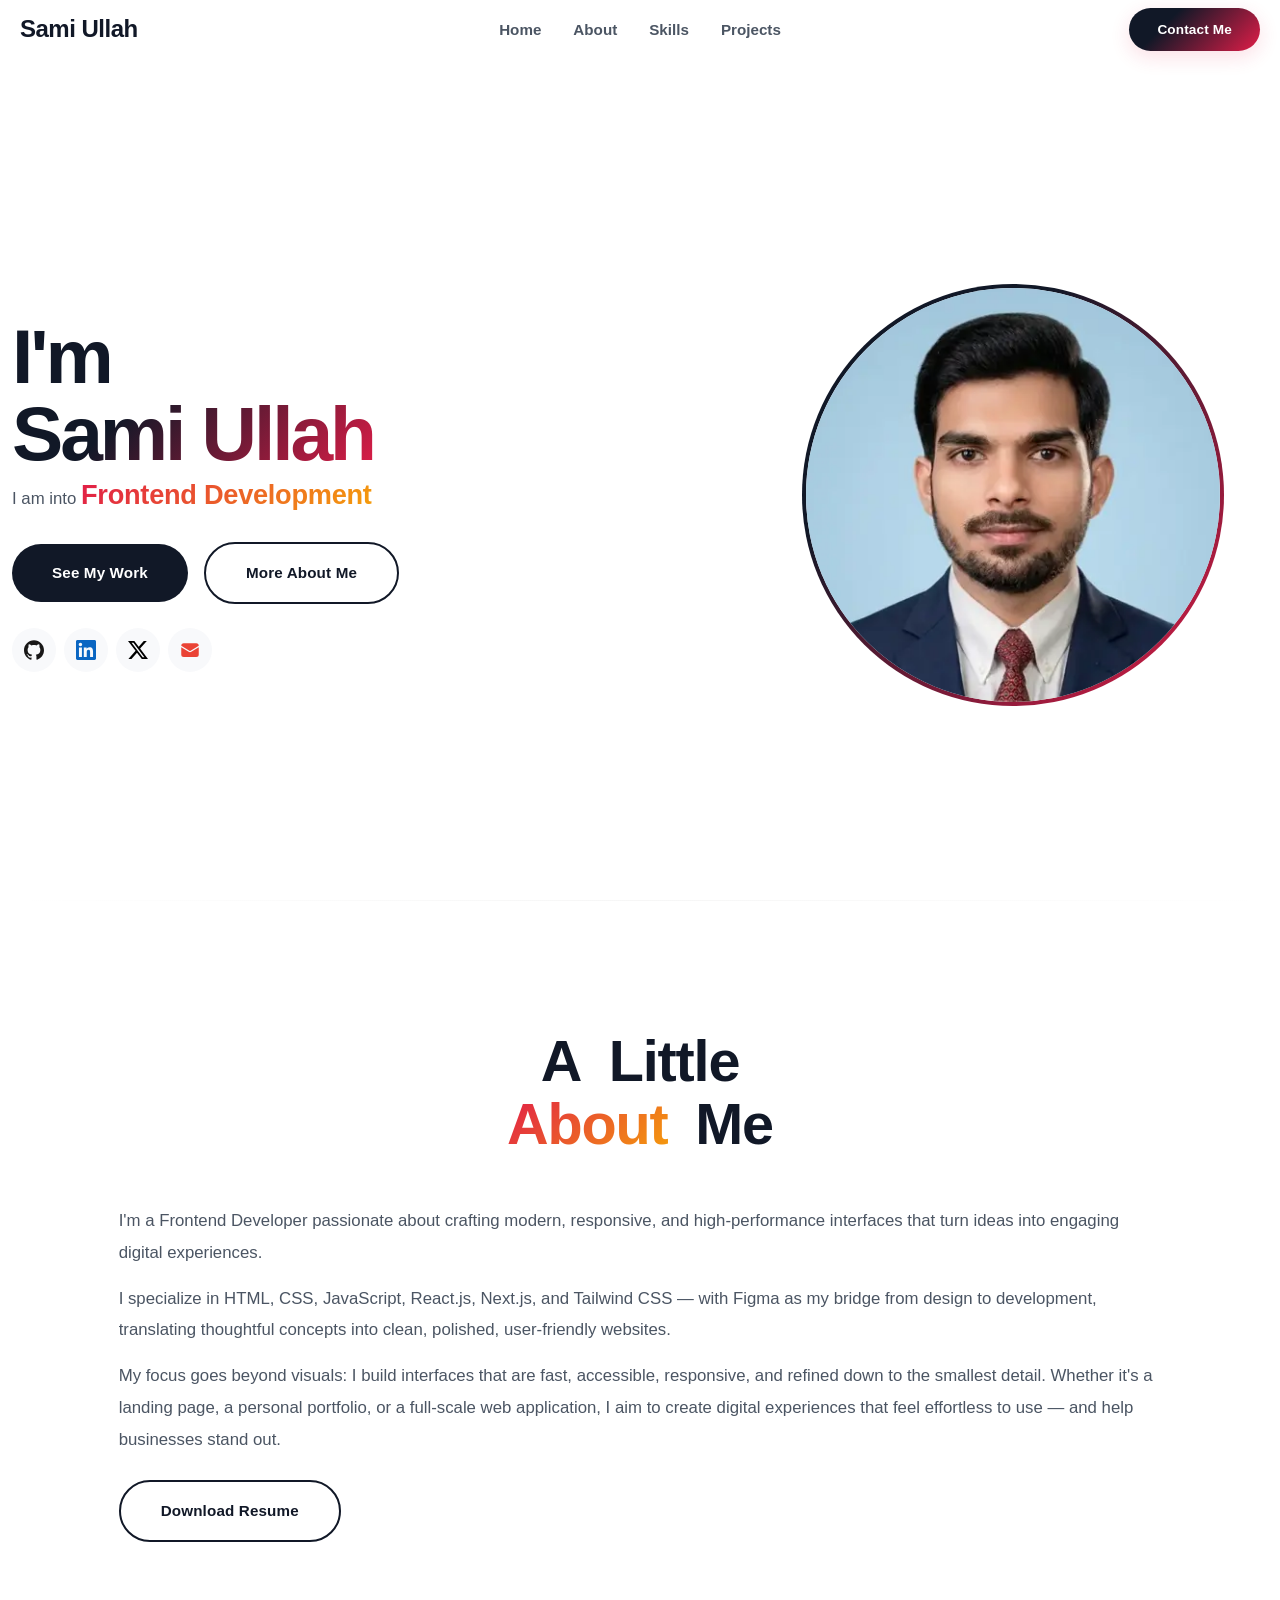
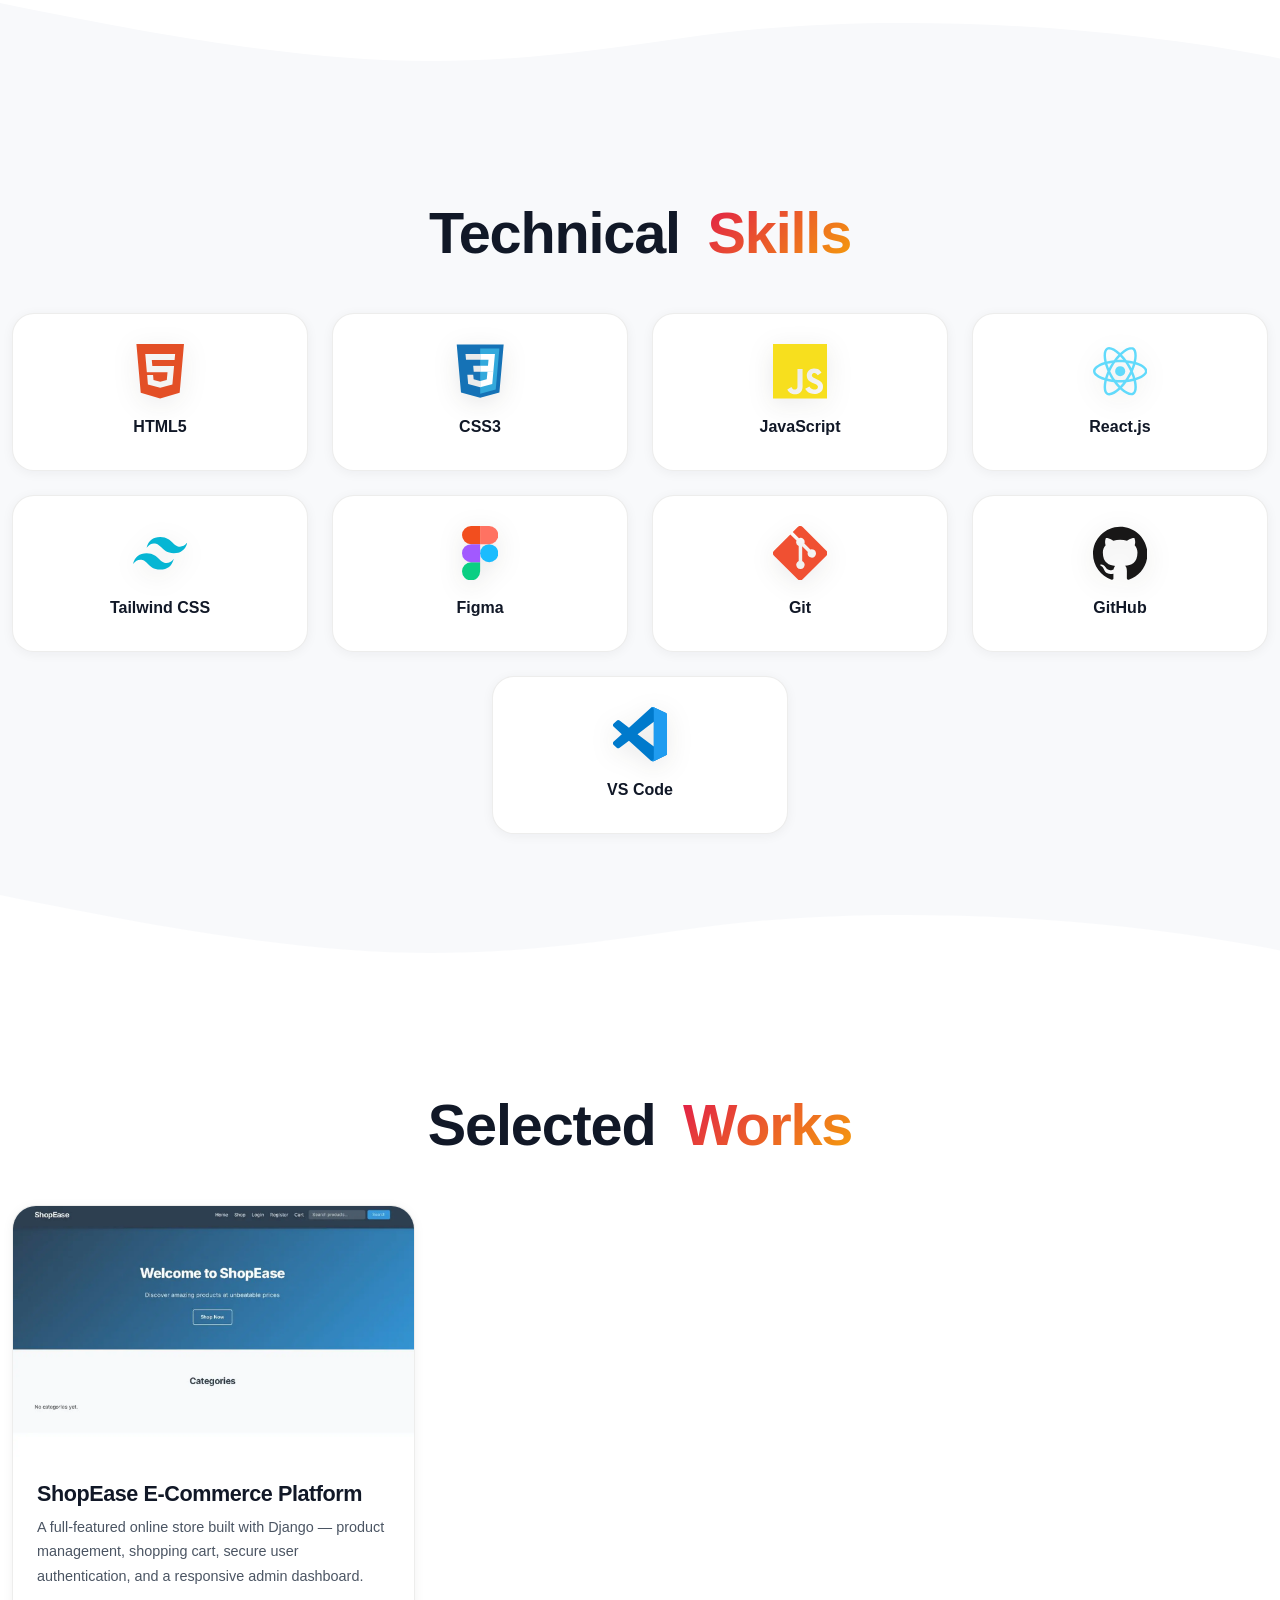
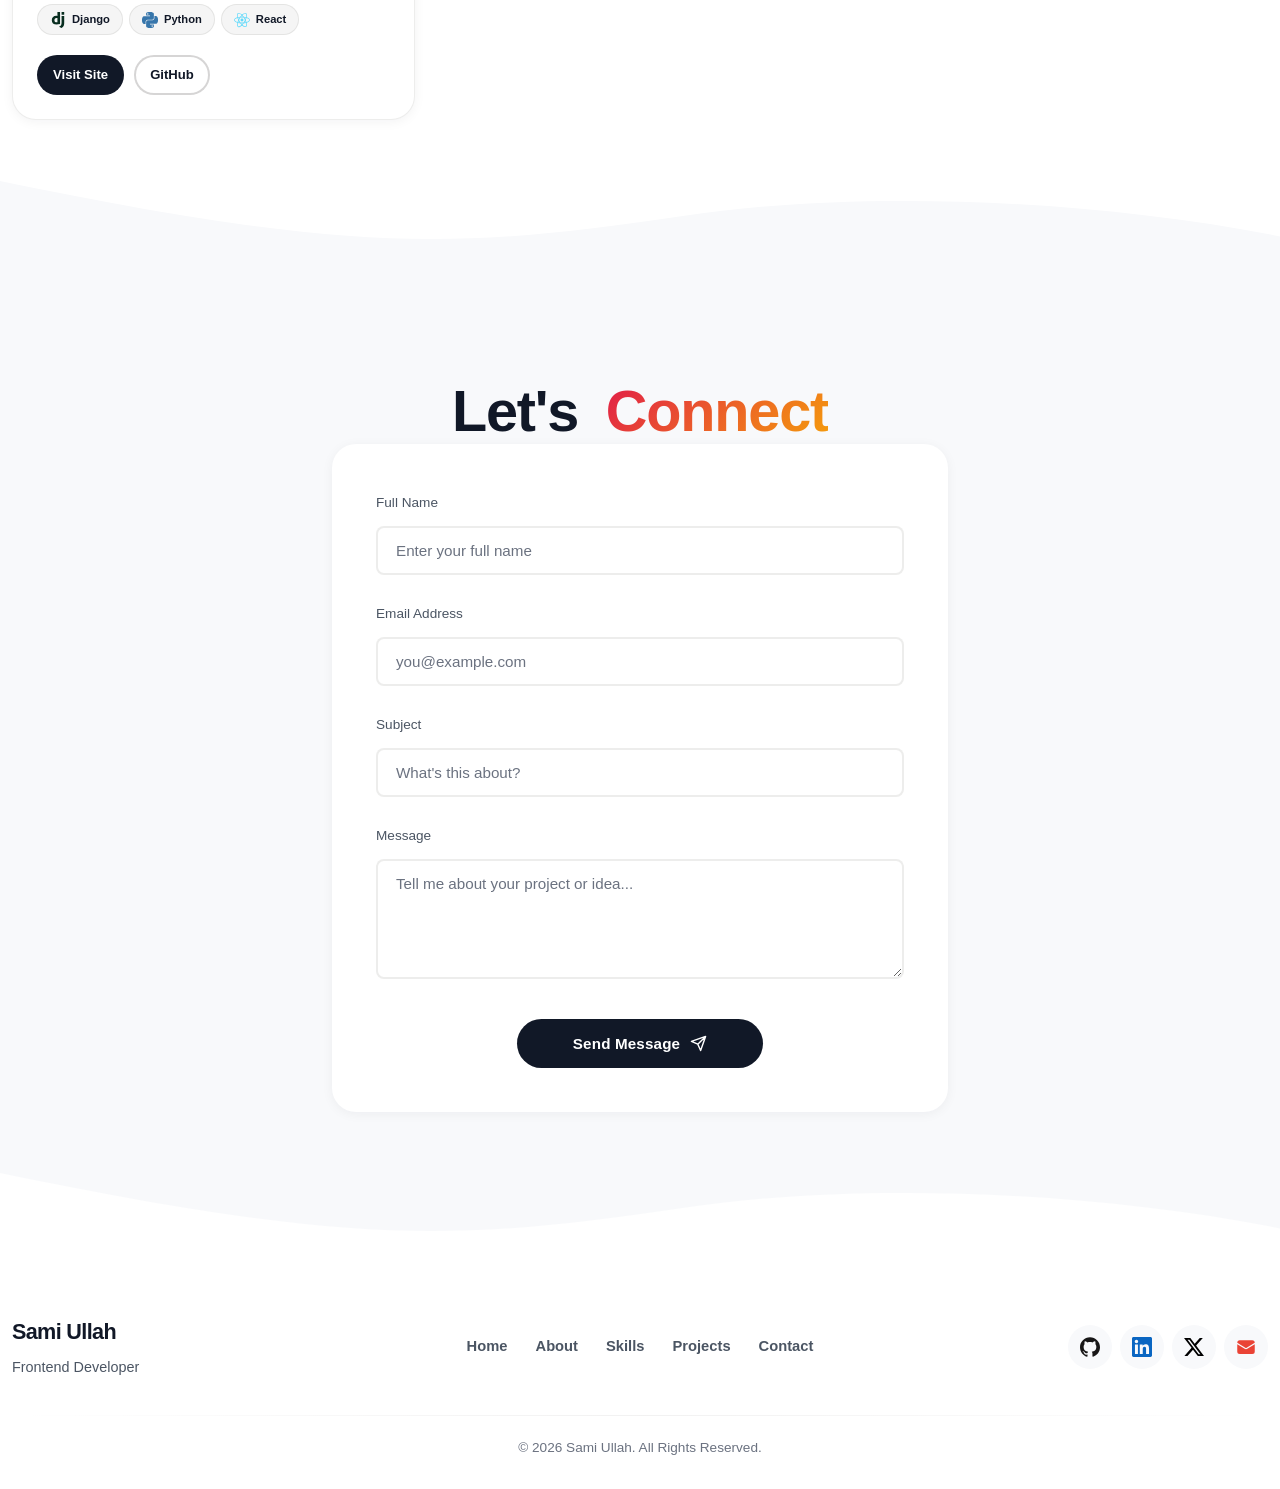
==== commit 4e20baba: "Profile picture and meta description optimized for search engines." ====
--- a/public/index.html
+++ b/public/index.html
@@ -2,9 +2,11 @@
 <html lang="en">
 <head>
     <meta charset="UTF-8">
+    <!-- Google tag (gtag.js) -->
+    
     <meta name="viewport" content="width=device-width, initial-scale=1.0, viewport-fit=cover">
     <title>Sami Ullah | Frontend Developer Portfolio</title>
-    <meta name="description" content="Sami Ullah is a frontend developer building modern, responsive, and high-performance websites with HTML, CSS, JavaScript, React.js, Next.js, and Tailwind CSS. Explore my portfolio, skills, and projects.">
+    <meta name="description" content="Frontend developer Sami Ullah builds modern, responsive, high-performance websites with React, Next.js, Tailwind CSS, and JavaScript.">
     <meta name="author" content="Sami Ullah">
     <meta name="keywords" content="Sami Ullah, frontend developer, web developer, HTML, CSS, JavaScript, React, Next.js, Tailwind CSS, portfolio">
     <meta name="robots" content="index, follow, max-image-preview:large">
@@ -38,6 +40,16 @@
     <meta name="twitter:description" content="Frontend developer crafting modern, responsive, and high-performance websites with HTML, CSS, JavaScript, React.js, Next.js, and Tailwind CSS.">
     <meta name="twitter:image" content="https://samiullah.netlify.app/assets/images/profile.webp">
     <meta name="twitter:image:alt" content="Sami Ullah - Frontend Developer">
+
+    <!-- Google tag -->
+    <script async src="https://www.googletagmanager.com/gtag/js?id=G-2EMG49H4B8"></script>
+    <script>
+      window.dataLayer = window.dataLayer || [];
+      function gtag(){dataLayer.push(arguments);}
+      gtag('js', new Date());
+      gtag('config', 'G-2EMG49H4B8');
+    </script>
+
 
     <script type="application/ld+json">
     {
